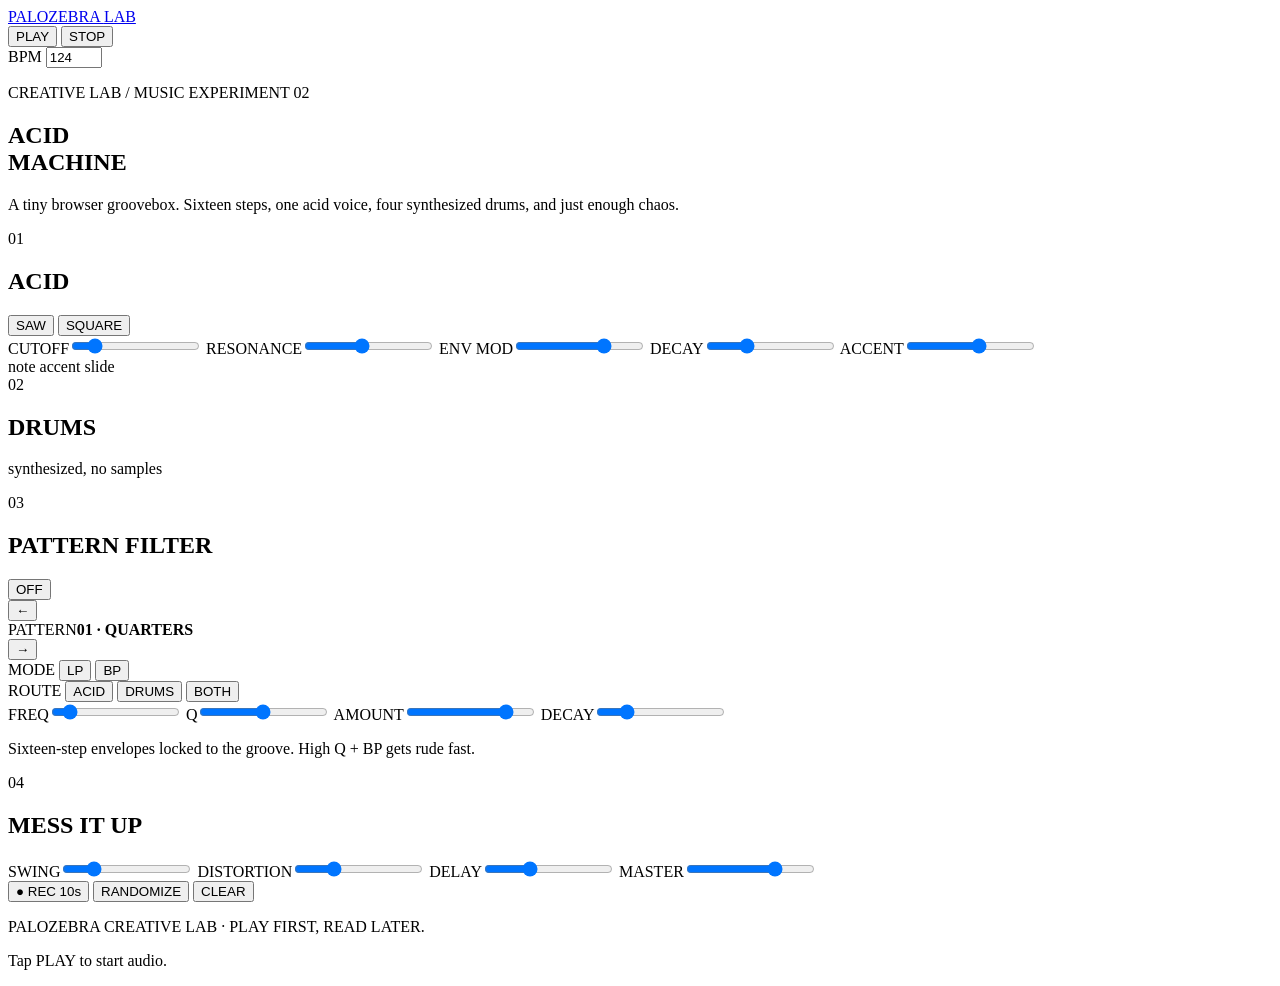
==== experiments/acid-machine/index.html @ c5b990d8 "Add Acid Machine experiment page" ====
<!doctype html>
<html lang="en">
<head>
  <meta charset="utf-8" />
  <meta name="viewport" content="width=device-width, initial-scale=1" />
  <meta name="theme-color" content="#ffffff" />
  <title>Palozebra Acid Machine</title>
  <meta name="description" content="A tiny browser acid groovebox from Palozebra Creative Lab." />
  <link rel="stylesheet" href="styles.css" />
</head>
<body>
  <main class="app-shell">
    <header class="topbar">
      <a class="brand" href="/" aria-label="Back to Palozebra Creative Lab">PALOZEBRA <span>LAB</span></a>
      <div class="transport-compact">
        <button id="playBtn" class="transport primary" type="button" aria-pressed="false">PLAY</button>
        <button id="stopBtn" class="transport" type="button">STOP</button>
      </div>
      <div class="tempo-block">
        <label for="bpm">BPM</label>
        <input id="bpm" type="number" min="60" max="180" value="124" inputmode="numeric" />
      </div>
    </header>

    <section class="hero">
      <div>
        <p class="eyebrow">CREATIVE LAB / MUSIC EXPERIMENT 02</p>
        <h1>ACID<br />MACHINE</h1>
      </div>
      <p class="hero-copy">A tiny browser groovebox. Sixteen steps, one acid voice, four synthesized drums, and just enough chaos.</p>
    </section>

    <section class="panel acid-panel" aria-labelledby="acidHeading">
      <div class="panel-head">
        <div>
          <span class="index">01</span>
          <h2 id="acidHeading">ACID</h2>
        </div>
        <div class="wave-toggle" role="group" aria-label="Oscillator waveform">
          <button type="button" class="wave active" data-wave="sawtooth">SAW</button>
          <button type="button" class="wave" data-wave="square">SQUARE</button>
        </div>
      </div>

      <div class="knob-grid">
        <label class="control"><span>CUTOFF</span><input id="cutoff" type="range" min="120" max="7000" value="1100" step="1" /><output></output></label>
        <label class="control"><span>RESONANCE</span><input id="resonance" type="range" min="0.2" max="18" value="8" step="0.1" /><output></output></label>
        <label class="control"><span>ENV MOD</span><input id="envMod" type="range" min="0" max="1" value="0.72" step="0.01" /><output></output></label>
        <label class="control"><span>DECAY</span><input id="decay" type="range" min="0.05" max="0.7" value="0.24" step="0.01" /><output></output></label>
        <label class="control"><span>ACCENT</span><input id="accentAmount" type="range" min="0" max="1" value="0.58" step="0.01" /><output></output></label>
      </div>

      <div class="step-header" id="stepHeader" aria-hidden="true"></div>
      <div class="acid-sequencer" id="acidSequencer" aria-label="Acid sequencer"></div>
      <div class="legend"><span><i class="dot on"></i> note</span><span><i class="dot accent"></i> accent</span><span><i class="dot slide"></i> slide</span></div>
    </section>

    <section class="panel drums-panel" aria-labelledby="drumsHeading">
      <div class="panel-head">
        <div><span class="index">02</span><h2 id="drumsHeading">DRUMS</h2></div>
        <p class="microcopy">synthesized, no samples</p>
      </div>
      <div class="drum-sequencer" id="drumSequencer"></div>
    </section>

    <section class="panel pcf-panel" aria-labelledby="pcfHeading">
      <div class="panel-head">
        <div><span class="index">03</span><h2 id="pcfHeading">PATTERN FILTER</h2></div>
        <button id="pcfToggle" class="mini-toggle pcf-power" type="button" aria-pressed="false">OFF</button>
      </div>

      <div class="pcf-topline">
        <div class="pcf-selector" aria-label="Pattern selector">
          <button id="pcfPrev" type="button" class="pcf-nav" aria-label="Previous filter pattern">←</button>
          <div class="pcf-pattern-name"><span>PATTERN</span><strong id="pcfPatternLabel">01 · QUARTERS</strong></div>
          <button id="pcfNext" type="button" class="pcf-nav" aria-label="Next filter pattern">→</button>
        </div>
        <div class="pcf-choice" aria-label="Filter mode">
          <span>MODE</span>
          <button type="button" class="pcf-mode active" data-pcf-mode="lowpass">LP</button>
          <button type="button" class="pcf-mode" data-pcf-mode="bandpass">BP</button>
        </div>
        <div class="pcf-choice route-choice" aria-label="Filter routing">
          <span>ROUTE</span>
          <button type="button" class="pcf-route active" data-pcf-route="acid">ACID</button>
          <button type="button" class="pcf-route" data-pcf-route="drums">DRUMS</button>
          <button type="button" class="pcf-route" data-pcf-route="both">BOTH</button>
        </div>
      </div>

      <div id="pcfPatternStrip" class="pcf-pattern-strip" aria-hidden="true"></div>

      <div class="pcf-controls">
        <label class="control"><span>FREQ</span><input id="pcfFreq" type="range" min="120" max="6500" value="720" step="1" /><output></output></label>
        <label class="control"><span>Q</span><input id="pcfQ" type="range" min="0.2" max="24" value="12" step="0.1" /><output></output></label>
        <label class="control"><span>AMOUNT</span><input id="pcfAmount" type="range" min="0" max="1" value="0.82" step="0.01" /><output></output></label>
        <label class="control"><span>DECAY</span><input id="pcfDecay" type="range" min="0.025" max="0.8" value="0.18" step="0.005" /><output></output></label>
      </div>
      <p class="microcopy pcf-copy">Sixteen-step envelopes locked to the groove. High Q + BP gets rude fast.</p>
    </section>

    <section class="panel fx-panel" aria-labelledby="fxHeading">
      <div class="panel-head">
        <div><span class="index">04</span><h2 id="fxHeading">MESS IT UP</h2></div>
      </div>
      <div class="fx-grid">
        <label class="control wide"><span>SWING</span><input id="swing" type="range" min="0" max="0.38" value="0.08" step="0.01" /><output></output></label>
        <label class="control wide"><span>DISTORTION</span><input id="distortion" type="range" min="0" max="1" value="0.28" step="0.01" /><output></output></label>
        <label class="control wide"><span>DELAY</span><input id="delayMix" type="range" min="0" max="0.65" value="0.22" step="0.01" /><output></output></label>
        <label class="control wide"><span>MASTER</span><input id="master" type="range" min="0" max="1" value="0.72" step="0.01" /><output></output></label>
      </div>
      <div class="actions">
        <button id="recordBtn" class="action record" type="button">● REC 10s</button>
        <button id="takePlayBtn" class="action take-action" type="button" hidden>PLAY TAKE</button>
        <a id="downloadTake" class="action take-action" href="#" download="palozebra-acid-take.webm" hidden>DOWNLOAD</a>
        <button id="randomBtn" class="action random" type="button">RANDOMIZE</button>
        <button id="clearBtn" class="action" type="button">CLEAR</button>
      </div>
    </section>

    <footer>
      <p>PALOZEBRA CREATIVE LAB · PLAY FIRST, READ LATER.</p>
      <p class="status" id="status">Tap PLAY to start audio.</p>
    </footer>
  </main>

    <script src="app.js"></script>
</body>
</html>
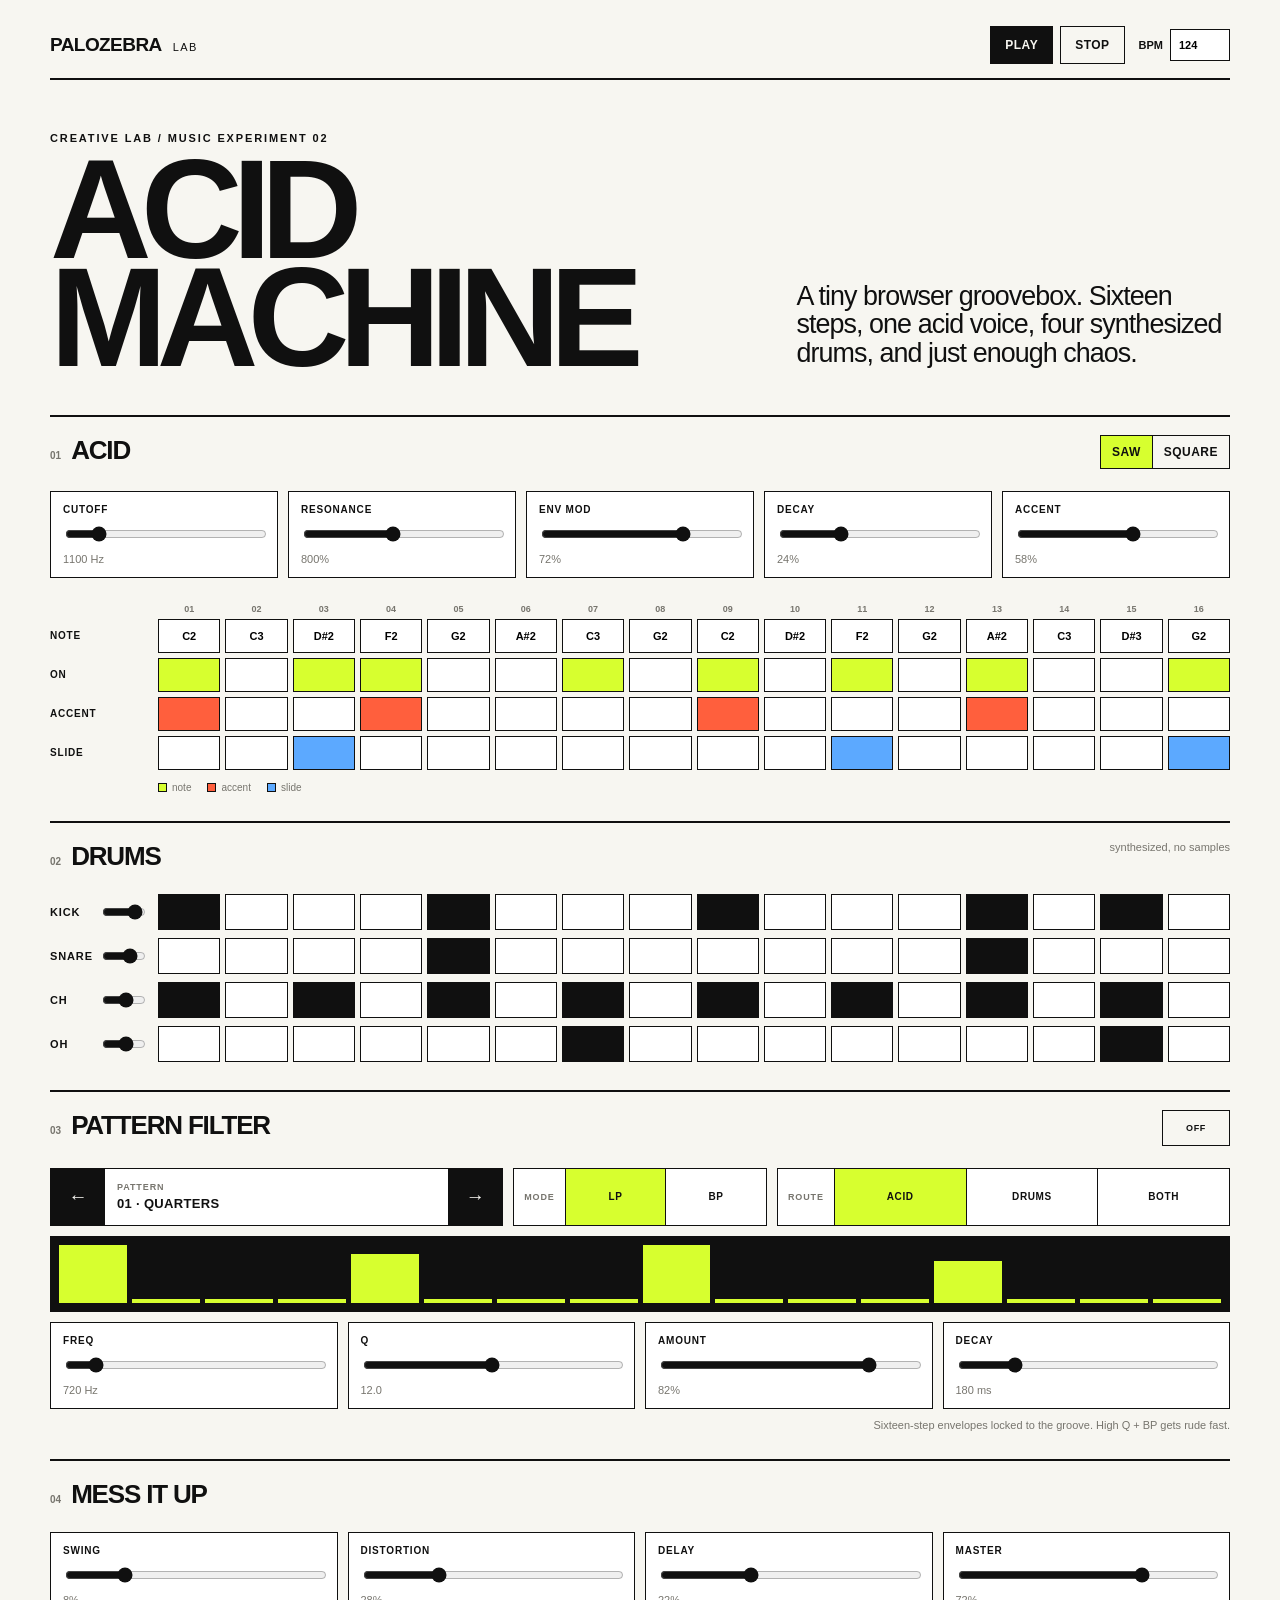
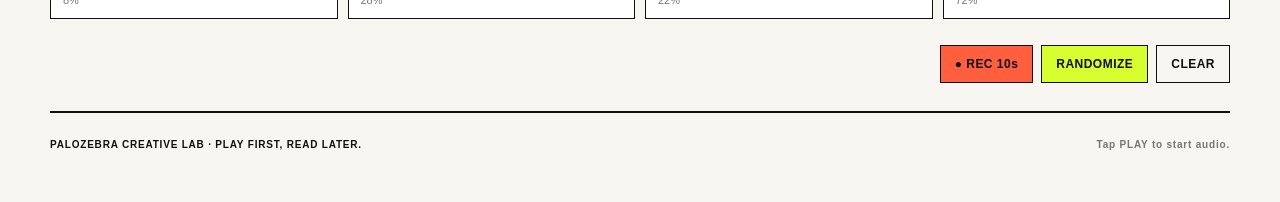
==== commit 9c8fc68d: "Wire Acid Machine UI script" ====
--- a/experiments/acid-machine/index.html
+++ b/experiments/acid-machine/index.html
@@ -124,6 +124,7 @@
     </footer>
   </main>
 
-    <script src="app.js"></script>
+  <script src="app.js"></script>
+  <script src="ui.js"></script>
 </body>
 </html>
--- a/experiments/acid-machine/styles.css
+++ b/experiments/acid-machine/styles.css
@@ -0,0 +1,276 @@
+:root {
+  --paper: #f7f6f1;
+  --ink: #101010;
+  --muted: #77756e;
+  --line: #d9d6cb;
+  --acid: #d7ff2f;
+  --hot: #ff5f3d;
+  --blue: #5ca9ff;
+  --white: #fff;
+}
+
+* { box-sizing: border-box; }
+[hidden] { display: none !important; }
+html { color-scheme: light; }
+body {
+  margin: 0;
+  background: var(--paper);
+  color: var(--ink);
+  font-family: Arial, Helvetica, sans-serif;
+  min-height: 100vh;
+}
+button, input { font: inherit; }
+a { font: inherit; }
+button { color: inherit; }
+.app-shell { width: min(1180px, calc(100% - 28px)); margin: 0 auto; padding: 18px 0 42px; }
+.topbar {
+  display: grid;
+  grid-template-columns: 1fr auto auto;
+  align-items: center;
+  gap: 14px;
+  border-bottom: 2px solid var(--ink);
+  padding: 8px 0 14px;
+  position: sticky;
+  top: 0;
+  background: color-mix(in srgb, var(--paper) 94%, transparent);
+  backdrop-filter: blur(9px);
+  z-index: 20;
+}
+.brand { color: var(--ink); text-decoration: none; font-weight: 900; letter-spacing: -.03em; font-size: 19px; }
+.brand span { font-weight: 400; font-size: 11px; letter-spacing: .13em; margin-left: 7px; }
+.transport-compact { display: flex; gap: 7px; }
+.transport, .action, .wave {
+  border: 1.5px solid var(--ink);
+  background: transparent;
+  cursor: pointer;
+  min-height: 38px;
+  padding: 0 14px;
+  font-weight: 800;
+  letter-spacing: .04em;
+  font-size: 12px;
+}
+.transport.primary, .transport.primary[aria-pressed="true"] { background: var(--ink); color: var(--paper); }
+.tempo-block { display: flex; align-items: center; gap: 7px; font-weight: 800; font-size: 11px; }
+.tempo-block input { width: 60px; border: 1.5px solid var(--ink); background: var(--white); padding: 9px 8px; font-weight: 800; }
+.hero { display: grid; grid-template-columns: 1.25fr .75fr; align-items: end; gap: 24px; padding: 52px 0 42px; }
+.eyebrow { margin: 0 0 12px; font-size: 11px; letter-spacing: .17em; font-weight: 800; }
+h1 { margin: 0; font-size: clamp(64px, 11vw, 150px); line-height: .77; letter-spacing: -.075em; font-weight: 900; }
+.hero-copy { font-size: clamp(18px, 2.1vw, 28px); line-height: 1.05; letter-spacing: -.035em; max-width: 430px; margin: 0 0 6px; }
+.panel { border-top: 2px solid var(--ink); padding: 18px 0 28px; }
+.panel-head { display: flex; align-items: flex-start; justify-content: space-between; gap: 18px; margin-bottom: 22px; }
+.panel-head > div:first-child { display: flex; align-items: baseline; gap: 10px; }
+.index { font-size: 10px; font-weight: 800; color: var(--muted); }
+h2 { margin: 0; font-size: 26px; letter-spacing: -.045em; }
+.wave-toggle { display: flex; }
+.wave { min-height: 34px; padding: 0 11px; }
+.wave + .wave { border-left: 0; }
+.wave.active { background: var(--acid); }
+.knob-grid, .fx-grid { display: grid; grid-template-columns: repeat(5, 1fr); gap: 10px; margin-bottom: 26px; }
+.fx-grid { grid-template-columns: repeat(4, 1fr); }
+.control { border: 1.5px solid var(--ink); background: var(--white); padding: 12px; display: grid; gap: 9px; }
+.control > span { font-size: 10px; font-weight: 900; letter-spacing: .08em; }
+.control output { font-size: 11px; color: var(--muted); min-height: 1em; }
+input[type="range"] { width: 100%; accent-color: var(--ink); }
+.step-header { display: grid; grid-template-columns: repeat(16, 1fr); gap: 5px; margin: 0 0 5px 108px; }
+.step-num { text-align: center; font-size: 9px; color: var(--muted); font-weight: 800; }
+.acid-sequencer { display: grid; grid-template-columns: 98px 1fr; gap: 10px; }
+.acid-labels { display: grid; gap: 5px; }
+.acid-labels span { min-height: 34px; display: flex; align-items: center; font-size: 10px; font-weight: 900; letter-spacing: .08em; }
+.acid-grid { display: grid; grid-template-columns: repeat(16, minmax(34px, 1fr)); gap: 5px; }
+.acid-step { display: grid; gap: 5px; min-width: 0; }
+.note-select, .toggle-cell {
+  width: 100%; min-height: 34px; border: 1.5px solid var(--ink); background: var(--white); font-weight: 800; font-size: 11px; text-align: center;
+}
+.note-select { appearance: none; padding: 0 4px; cursor: pointer; }
+.toggle-cell { cursor: pointer; }
+.toggle-cell.active.note { background: var(--acid); }
+.toggle-cell.active.accent { background: var(--hot); }
+.toggle-cell.active.slide { background: var(--blue); }
+.acid-step.playing .note-select, .acid-step.playing .toggle-cell { outline: 3px solid var(--ink); outline-offset: -3px; }
+.legend { display: flex; gap: 16px; margin: 12px 0 0 108px; font-size: 10px; color: var(--muted); }
+.legend span { display: inline-flex; gap: 5px; align-items: center; }
+.dot { width: 9px; height: 9px; border: 1px solid var(--ink); display: inline-block; }
+.dot.on { background: var(--acid); } .dot.accent { background: var(--hot); } .dot.slide { background: var(--blue); }
+.microcopy { margin: 0; color: var(--muted); font-size: 11px; }
+.drum-sequencer { display: grid; gap: 8px; }
+.drum-row { display: grid; grid-template-columns: 98px 1fr; gap: 10px; align-items: center; }
+.drum-name { font-size: 11px; font-weight: 900; letter-spacing: .08em; display: flex; align-items: center; justify-content: space-between; gap: 7px; }
+.drum-volume { width: 44px !important; }
+.drum-grid { display: grid; grid-template-columns: repeat(16, minmax(34px, 1fr)); gap: 5px; }
+.drum-cell { min-height: 36px; border: 1.5px solid var(--ink); background: var(--white); cursor: pointer; }
+.drum-cell.active { background: var(--ink); }
+.drum-cell.playing { box-shadow: inset 0 0 0 3px var(--acid); }
+.auto-filter {
+  display: grid;
+  grid-template-columns: minmax(160px, .75fr) 1fr 1fr;
+  gap: 10px;
+  align-items: stretch;
+  margin: -10px 0 24px;
+}
+.auto-filter-title {
+  border: 1.5px solid var(--ink);
+  background: var(--ink);
+  color: var(--paper);
+  padding: 12px;
+  display: flex;
+  align-items: center;
+  justify-content: space-between;
+  gap: 10px;
+  font-size: 10px;
+  font-weight: 900;
+  letter-spacing: .08em;
+}
+.control.compact { padding: 10px 12px; gap: 7px; }
+.mini-toggle {
+  border: 1px solid currentColor;
+  background: transparent;
+  color: inherit;
+  padding: 6px 9px;
+  min-width: 48px;
+  cursor: pointer;
+  font-size: 9px;
+  font-weight: 900;
+  letter-spacing: .08em;
+}
+.mini-toggle[aria-pressed="true"] { background: var(--acid); color: var(--ink); border-color: var(--acid); }
+.actions { display: flex; gap: 8px; justify-content: flex-end; margin-top: 18px; flex-wrap: wrap; }
+.action { display: inline-flex; align-items: center; justify-content: center; text-decoration: none; }
+.action.random { background: var(--acid); }
+.action.record { background: var(--hot); }
+.action.record.recording { background: var(--ink); color: var(--paper); animation: recPulse .8s steps(1) infinite; }
+.take-action { background: var(--white); }
+@keyframes recPulse { 50% { opacity: .55; } }
+footer { border-top: 2px solid var(--ink); padding: 16px 0 0; display: flex; justify-content: space-between; gap: 18px; font-size: 10px; font-weight: 800; letter-spacing: .08em; }
+.status { color: var(--muted); text-align: right; }
+button:focus-visible, input:focus-visible, select:focus-visible { outline: 3px solid var(--blue); outline-offset: 2px; }
+button:hover { transform: translateY(-1px); }
+
+@media (max-width: 800px) {
+  .app-shell { width: min(100% - 18px, 1180px); }
+  .topbar { grid-template-columns: 1fr auto; }
+  .tempo-block { grid-column: 1 / -1; justify-self: end; margin-top: -4px; }
+  .hero { grid-template-columns: 1fr; padding: 38px 0 32px; }
+  .hero-copy { max-width: 620px; }
+  .knob-grid { grid-template-columns: repeat(2, 1fr); }
+  .fx-grid { grid-template-columns: repeat(2, 1fr); }
+  .auto-filter { grid-template-columns: 1fr 1fr; }
+  .auto-filter-title { grid-column: 1 / -1; }
+  .acid-sequencer, .drum-row { grid-template-columns: 74px 1fr; gap: 6px; }
+  .step-header, .legend { margin-left: 80px; }
+  .acid-grid, .drum-grid, .step-header { gap: 3px; overflow-x: auto; grid-template-columns: repeat(16, 42px); padding-bottom: 4px; }
+  .acid-labels span { min-height: 34px; }
+  .drum-name { font-size: 9px; flex-direction: column; align-items: flex-start; }
+  .drum-volume { width: 60px !important; }
+}
+
+@media (max-width: 520px) {
+  .brand span { display: none; }
+  .transport { min-height: 34px; padding: 0 10px; }
+  h1 { font-size: clamp(58px, 23vw, 94px); }
+  .knob-grid, .fx-grid { grid-template-columns: 1fr 1fr; }
+  .auto-filter { grid-template-columns: 1fr 1fr; }
+  .control:last-child { grid-column: 1 / -1; }
+  footer { flex-direction: column; }
+  .status { text-align: left; }
+}
+
+/* Pattern Controlled Filter */
+.pcf-panel { position: relative; }
+.pcf-power {
+  min-width: 68px;
+  min-height: 36px;
+  color: var(--ink);
+  border: 1.5px solid var(--ink);
+}
+.pcf-power[aria-pressed="true"] { background: var(--hot); color: var(--ink); border-color: var(--ink); }
+.pcf-topline {
+  display: grid;
+  grid-template-columns: 1.25fr .7fr 1.25fr;
+  gap: 10px;
+  margin-bottom: 10px;
+}
+.pcf-selector, .pcf-choice {
+  min-height: 58px;
+  border: 1.5px solid var(--ink);
+  background: var(--white);
+  display: flex;
+  align-items: stretch;
+}
+.pcf-nav {
+  width: 54px;
+  border: 0;
+  background: var(--ink);
+  color: var(--paper);
+  cursor: pointer;
+  font-weight: 900;
+  font-size: 19px;
+}
+.pcf-pattern-name {
+  flex: 1;
+  display: grid;
+  align-content: center;
+  gap: 4px;
+  padding: 8px 12px;
+  min-width: 0;
+}
+.pcf-pattern-name span, .pcf-choice > span {
+  font-size: 9px;
+  font-weight: 900;
+  letter-spacing: .1em;
+  color: var(--muted);
+}
+.pcf-pattern-name strong { font-size: 13px; letter-spacing: .025em; white-space: nowrap; overflow: hidden; text-overflow: ellipsis; }
+.pcf-choice > span { align-self: center; padding: 0 10px; }
+.pcf-mode, .pcf-route {
+  flex: 1;
+  border: 0;
+  border-left: 1.5px solid var(--ink);
+  background: transparent;
+  cursor: pointer;
+  font-size: 10px;
+  font-weight: 900;
+  letter-spacing: .06em;
+  padding: 0 9px;
+}
+.pcf-mode.active, .pcf-route.active { background: var(--acid); }
+.pcf-pattern-strip {
+  height: 76px;
+  display: grid;
+  grid-template-columns: repeat(16, 1fr);
+  gap: 5px;
+  align-items: end;
+  border: 1.5px solid var(--ink);
+  background: var(--ink);
+  padding: 8px;
+  margin-bottom: 10px;
+}
+.pcf-pattern-strip i {
+  display: block;
+  height: calc(var(--level) * 100%);
+  min-height: 3px;
+  background: var(--acid);
+  transition: height .08s linear, background .05s linear;
+}
+.pcf-pattern-strip i.playing { background: var(--hot); }
+.pcf-controls {
+  display: grid;
+  grid-template-columns: repeat(4, 1fr);
+  gap: 10px;
+}
+.pcf-copy { margin: 10px 0 0; text-align: right; }
+
+@media (max-width: 800px) {
+  .pcf-topline { grid-template-columns: 1fr 1fr; }
+  .pcf-selector { grid-column: 1 / -1; }
+  .pcf-controls { grid-template-columns: repeat(2, 1fr); }
+  .pcf-pattern-strip { gap: 3px; }
+}
+
+@media (max-width: 520px) {
+  .pcf-topline { grid-template-columns: 1fr; }
+  .pcf-selector { grid-column: auto; }
+  .pcf-choice { min-height: 50px; }
+  .route-choice { overflow-x: auto; }
+  .pcf-controls { grid-template-columns: 1fr 1fr; }
+  .pcf-pattern-strip { height: 62px; padding: 6px; }
+}
